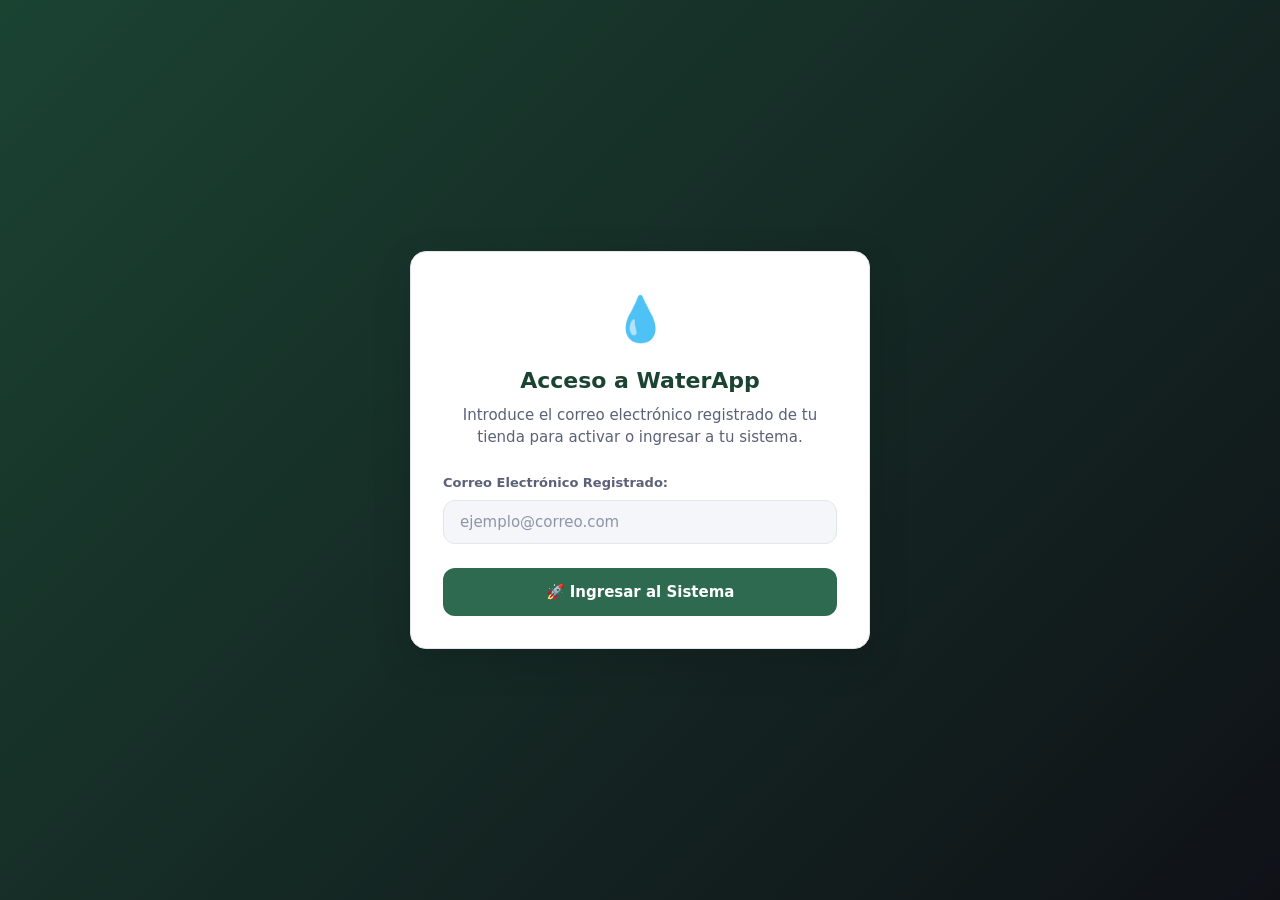
==== index.html @ ae990cdd "fix: proteccion total de respaldo en nube, F5 global capture y version v2.8.35" ====
<!DOCTYPE html>
<html lang="es">

<head>
  <meta charset="UTF-8" />
  <meta name="viewport" content="width=device-width, initial-scale=1.0, user-scalable=no" />
  <meta name="description" content="Tu Empresa - Sistema de Gestión para Recarga de Agua Potable" />
  <meta name="theme-color" content="#1B4332" />
  <meta name="mobile-web-app-capable" content="yes" />
  <meta name="apple-mobile-web-app-capable" content="yes" />
  <meta name="apple-mobile-web-app-status-bar-style" content="black-translucent" />
  <meta name="apple-mobile-web-app-title" content="WaterApp" />
  <link rel="manifest" href="manifest.json" />
  <link rel="icon" type="image/png" sizes="192x192" href="img/icon-192.png" />
  <link rel="apple-touch-icon" href="img/icon-192.png" />
  <title>Tu Empresa - Gestión de Agua v2.8.35</title>
  <link rel="stylesheet" href="css/styles.css?v=2.8.35" />
</head>

<body>
  <div id="app"></div>
  <script>
    window.addEventListener('error', function(e) {
      const msg = e.message || '';
      if (msg.includes('ResizeObserver') || msg.includes('Script error')) return;
      console.error('[App Error]', e);
    });
    window.addEventListener('unhandledrejection', function(e) {
      const msg = (e && e.reason) ? (e.reason.message || String(e.reason)) : '';
      if (msg.includes('ServiceWorker') || msg.includes('Failed to fetch') || msg.includes('NetworkError')) {
        console.warn('[PWA/Network]: Error de red o actualización de Service Worker ignorado:', e.reason);
        return;
      }
      console.error('[Unhandled Rejection]', e.reason);
    });
  </script>
  <script src="js/qrcode.min.js"></script>
  <script src="js/html2pdf.bundle.min.js"></script>
  <script type="module" src="js/app.js?v=2.8.35"></script>
</body>

</html>
---- css/styles.css ----
/* ============================================
   Tu Empresa - Sistema de Gestión de Agua Potable
   Estilos Globales
   ============================================ */

/* === FONT === */
@font-face {
  font-family: 'Inter';
  src: local('Inter'), local('Inter-Regular');
  font-weight: 100 900;
  font-display: swap;
}

/* === CSS VARIABLES === */
:root {
  /* Primary Palette (Green) */
  --color-primary-900: #1B4332;
  --color-primary-800: #2D6A4F;
  --color-primary-700: #40916C;
  --color-primary-600: #52B788;
  --color-primary-500: #74C69D;
  --color-primary-400: #95D5B2;
  --color-primary-300: #B7E4C7;
  --color-primary-200: #D8F3DC;
  --color-primary-100: #EBF7F0;

  /* Neutrals */
  --color-bg: #F5F6FA;
  --color-surface: #FFFFFF;
  --color-surface-hover: #F8F9FA;
  --color-border: #E2E5EB;
  --color-border-light: #F0F1F4;
  --color-text-primary: #1A1D26;
  --color-text-secondary: #5A6178;
  --color-text-muted: #8E95A9;

  /* Semantic */
  --color-success: #2D6A4F;
  --color-success-light: #D8F3DC;
  --color-warning: #E9A820;
  --color-warning-light: #FFF3CD;
  --color-danger: #DC3545;
  --color-danger-light: #F8D7DA;
  --color-info: #0D6EFD;
  --color-info-light: #CFE2FF;

  /* Spacing */
  --space-xs: 4px;
  --space-sm: 8px;
  --space-md: 16px;
  --space-lg: 24px;
  --space-xl: 32px;
  --space-2xl: 48px;

  /* Typography */
  --font-family: 'Inter', 'Segoe UI', system-ui, -apple-system, sans-serif;
  --font-size-xs: 0.75rem;
  --font-size-sm: 0.8125rem;
  --font-size-base: 0.9375rem;
  --font-size-md: 1rem;
  --font-size-lg: 1.25rem;
  --font-size-xl: 1.5rem;
  --font-size-2xl: 2rem;
  --font-size-3xl: 2.5rem;
  --font-weight-normal: 400;
  --font-weight-medium: 500;
  --font-weight-semibold: 600;
  --font-weight-bold: 700;

  /* Borders */
  --radius-sm: 8px;
  --radius-md: 12px;
  --radius-lg: 16px;
  --radius-xl: 20px;
  --radius-full: 9999px;

  /* Shadows */
  --shadow-sm: 0 1px 3px rgba(0, 0, 0, 0.06);
  --shadow-md: 0 4px 12px rgba(0, 0, 0, 0.08);
  --shadow-lg: 0 8px 24px rgba(0, 0, 0, 0.1);
  --shadow-xl: 0 12px 40px rgba(0, 0, 0, 0.12);

  /* Layout */
  --sidebar-width: 260px;
  --header-height: 72px;

  /* Transitions */
  --transition-fast: 150ms ease;
  --transition-normal: 250ms ease;
  --transition-slow: 400ms ease;
}

/* === DARK MODE === */
@media (prefers-color-scheme: dark) {
  :root {
    --color-bg: #0F1117;
    --color-surface: #1A1D26;
    --color-surface-hover: #22252F;
    --color-border: #2A2D38;
    --color-border-light: #22252F;
    --color-text-primary: #E8EAF0;
    --color-text-secondary: #A0A5B8;
    --color-text-muted: #6B7089;
    --shadow-sm: 0 1px 3px rgba(0, 0, 0, 0.2);
    --shadow-md: 0 4px 12px rgba(0, 0, 0, 0.3);
    --shadow-lg: 0 8px 24px rgba(0, 0, 0, 0.35);
  }
}

/* === RESET & BASE === */
*,
*::before,
*::after {
  box-sizing: border-box;
  margin: 0;
  padding: 0;
}

html {
  font-size: 16px;
  -webkit-text-size-adjust: 100%;
}

body {
  font-family: var(--font-family);
  font-size: var(--font-size-base);
  color: var(--color-text-primary);
  background: var(--color-bg);
  line-height: 1.6;
  -webkit-font-smoothing: antialiased;
  min-height: 100vh;
}

a {
  text-decoration: none;
  color: inherit;
}

button {
  font-family: inherit;
  cursor: pointer;
  border: none;
  outline: none;
  background: none;
}

input,
select,
textarea {
  font-family: inherit;
  font-size: inherit;
  border: none;
  outline: none;
}

ul,
ol {
  list-style: none;
}

img {
  max-width: 100%;
  display: block;
}

/* === LAYOUT & SIDEBAR COLLAPSIBLE === */
.app-layout {
  display: grid;
  grid-template-columns: var(--sidebar-width) 1fr;
  grid-template-rows: 1fr;
  height: 100vh;
  width: 100vw;
  overflow: hidden;
  transition: grid-template-columns var(--transition-normal);
  position: relative;
}

.app-layout.sidebar-collapsed {
  grid-template-columns: 0px 1fr !important;
}

/* === SIDEBAR === */
.sidebar {
  grid-row: 1 / -1;
  grid-column: 1;
  background: var(--color-surface);
  border-right: 1px solid var(--color-border);
  display: flex;
  flex-direction: column;
  padding: var(--space-sm) 0 var(--space-md);
  overflow-y: auto;
  overflow-x: hidden;
  z-index: 20;
  width: var(--sidebar-width);
  min-width: var(--sidebar-width);
  box-sizing: border-box;
  transition: opacity var(--transition-normal), transform var(--transition-normal);
}

.app-layout.sidebar-collapsed .sidebar {
  width: 0 !important;
  min-width: 0 !important;
  border-right: none !important;
  padding-left: 0 !important;
  padding-right: 0 !important;
  opacity: 0 !important;
  visibility: hidden !important;
  pointer-events: none !important;
  transform: translateX(-100%) !important;
}

/* Wrapper principal que contiene la barra superior de reapertura y el contenido */
.main-wrapper {
  grid-column: 2;
  display: flex;
  flex-direction: column;
  height: 100vh;
  min-width: 0;
  overflow: hidden;
  position: relative;
}

/* Barra superior minimalista estilo Todoist para reabrir la barra lateral */
.sidebar-open-bar {
  display: none;
  align-items: center;
  position: absolute;
  top: 14px;
  left: 8px;
  padding: 0 !important;
  background: transparent;
  z-index: 50;
  height: 36px;
}

.app-layout.sidebar-collapsed .sidebar-open-bar {
  display: flex !important;
}

.btn-open-sidebar-header {
  display: inline-flex;
  align-items: center;
  justify-content: center;
  width: 36px;
  height: 36px;
  background: #ffffff;
  border: 1.5px solid #2D6A4F;
  color: #1B4332;
  border-radius: 8px;
  cursor: pointer;
  transition: all 0.18s ease;
  user-select: none;
  font-family: inherit;
  box-shadow: 0 1px 3px rgba(45, 106, 79, 0.15);
  box-sizing: border-box;
  padding: 0;
}

.btn-open-sidebar-header:hover {
  background: #2D6A4F;
  color: #ffffff;
  border-color: #2D6A4F;
  box-shadow: 0 2px 8px rgba(45, 106, 79, 0.25);
}

.btn-open-sidebar-header:active {
  transform: scale(0.95);
}

.btn-open-sidebar-header svg {
  display: block;
  stroke: currentColor;
}

/* Botón icono de colapsar barra lateral estilo Todoist */
.btn-sidebar-icon-toggle {
  background: transparent;
  border: none;
  border-radius: 6px;
  width: 32px;
  height: 32px;
  display: inline-flex;
  align-items: center;
  justify-content: center;
  color: var(--color-text-secondary, #64748B);
  cursor: pointer;
  transition: all 0.15s ease;
  user-select: none;
}

.btn-sidebar-icon-toggle:hover {
  background: var(--color-surface-hover, #F1F5F9);
  color: var(--color-text-main, #0F172A);
}

.btn-sidebar-icon-toggle:active {
  transform: scale(0.95);
}

.btn-sidebar-icon-toggle svg {
  display: block;
  stroke: currentColor;
}

.main-content {
  flex: 1;
  overflow-y: auto;
  padding: 14px 8px 8px 8px;
  min-width: 0;
  box-sizing: border-box;
}

.app-layout.sidebar-collapsed .main-content {
  padding-top: 14px !important;
  padding-left: 8px !important;
  padding-right: 8px !important;
  padding-bottom: 8px !important;
}

.app-layout.sidebar-collapsed .page-header {
  padding-left: 46px;
}

.btn-sidebar-collapse:hover {
  background: var(--color-surface-hover) !important;
  color: var(--color-text-main) !important;
}

.sidebar-backdrop {
  display: none;
}

@media (max-width: 768px) {
  .app-layout.sidebar-collapsed .sidebar-open-bar {
    position: static;
    height: auto;
    padding: 10px var(--space-md) 0 var(--space-md) !important;
  }
  .app-layout.sidebar-collapsed .page-header {
    padding-left: 0 !important;
  }
  .app-layout {
    grid-template-columns: 1fr;
  }
  .sidebar {
    position: fixed;
    top: 0;
    left: 0;
    height: 100vh;
    box-shadow: 4px 0 24px rgba(0, 0, 0, 0.3);
  }
  .sidebar-backdrop {
    position: fixed;
    top: 0;
    left: 0;
    width: 100vw;
    height: 100vh;
    background: rgba(0, 0, 0, 0.5);
    z-index: 15;
  }
  .app-layout:not(.sidebar-collapsed) .sidebar-backdrop {
    display: block !important;
  }
}

.sidebar-logo {
  display: flex;
  flex-direction: column;
  align-items: center;
  padding: 0 var(--space-md);
  margin-bottom: var(--space-md);
}

.sidebar-logo .logo-img {
  width: 100%;
  max-width: 100%;
  height: auto;
  max-height: 210px;
  object-fit: contain;
  border-radius: var(--radius-sm);
  display: block;
}

.sidebar-logo h1 {
  margin: 0;
  font-size: var(--font-size-lg);
  font-weight: var(--font-weight-bold);
  color: var(--color-primary-900);
}

.sidebar-section-title {
  font-size: var(--font-size-xs);
  font-weight: var(--font-weight-semibold);
  color: var(--color-text-muted);
  text-transform: uppercase;
  letter-spacing: 1.2px;
  padding: var(--space-md) var(--space-lg) var(--space-sm);
}

.sidebar-nav {
  display: flex;
  flex-direction: column;
  gap: 2px;
  padding: 0 var(--space-sm);
}

.sidebar-nav-item {
  display: flex;
  align-items: center;
  gap: var(--space-md);
  padding: var(--space-md) var(--space-md);
  border-radius: var(--radius-md);
  font-size: var(--font-size-base);
  font-weight: var(--font-weight-medium);
  color: var(--color-text-secondary);
  transition: all var(--transition-fast);
  min-height: 48px;
  cursor: pointer;
  position: relative;
}

.sidebar-nav-item:hover {
  background: var(--color-primary-100);
  color: var(--color-primary-800);
}

.sidebar-nav-item.active {
  background: var(--color-primary-900);
  color: white;
  font-weight: var(--font-weight-semibold);
}

.sidebar-nav-item .nav-icon {
  width: 22px;
  height: 22px;
  flex-shrink: 0;
  display: flex;
  align-items: center;
  justify-content: center;
}

.sidebar-nav-item .nav-badge {
  margin-left: auto;
  background: var(--color-danger);
  color: white;
  font-size: var(--font-size-xs);
  font-weight: var(--font-weight-bold);
  padding: 2px 8px;
  border-radius: var(--radius-full);
  min-width: 22px;
  text-align: center;
}

/* === HEADER === */
.header {
  height: var(--header-height);
  flex-shrink: 0;
  width: 100%;
  background: var(--color-surface);
  border-bottom: 1px solid var(--color-border);
  display: flex;
  align-items: center;
  padding: 0 var(--space-xl);
  gap: var(--space-lg);
  z-index: 5;
}

.header-search {
  flex: 1;
  max-width: 420px;
  position: relative;
}

.header-search input {
  width: 100%;
  height: 44px;
  background: var(--color-bg);
  border: 1px solid var(--color-border);
  border-radius: var(--radius-md);
  padding: 0 var(--space-md) 0 44px;
  font-size: var(--font-size-sm);
  color: var(--color-text-primary);
  transition: border-color var(--transition-fast);
}

.header-search input::placeholder {
  color: var(--color-text-muted);
}

.header-search input:focus {
  border-color: var(--color-primary-600);
}

.header-search .search-icon {
  position: absolute;
  left: 14px;
  top: 50%;
  transform: translateY(-50%);
  color: var(--color-text-muted);
}

.header-actions {
  display: flex;
  align-items: center;
  gap: var(--space-md);
  margin-left: auto;
}

.header-btn {
  width: 44px;
  height: 44px;
  display: flex;
  align-items: center;
  justify-content: center;
  border-radius: var(--radius-md);
  color: var(--color-text-secondary);
  transition: all var(--transition-fast);
  position: relative;
}

.header-btn:hover {
  background: var(--color-bg);
  color: var(--color-primary-800);
}

.header-btn .badge-dot {
  position: absolute;
  top: 8px;
  right: 8px;
  width: 8px;
  height: 8px;
  background: var(--color-danger);
  border-radius: 50%;
  border: 2px solid var(--color-surface);
}

.header-user {
  display: flex;
  align-items: center;
  gap: var(--space-sm);
  padding-left: var(--space-md);
  border-left: 1px solid var(--color-border);
}

.header-user-avatar {
  width: 40px;
  height: 40px;
  border-radius: var(--radius-full);
  background: linear-gradient(135deg, var(--color-primary-600), var(--color-primary-800));
  display: flex;
  align-items: center;
  justify-content: center;
  color: white;
  font-weight: var(--font-weight-bold);
  font-size: var(--font-size-sm);
}

.header-user-info {
  display: flex;
  flex-direction: column;
}

.header-user-name {
  font-size: var(--font-size-sm);
  font-weight: var(--font-weight-semibold);
  color: var(--color-text-primary);
}

.header-user-role {
  font-size: var(--font-size-xs);
  color: var(--color-text-muted);
}

/* === MAIN CONTENT === */
.main-content {
  grid-row: 1;
  grid-column: 2;
  overflow-y: auto;
  padding: var(--space-xl);
  background: var(--color-bg);
}

.page-header {
  display: flex;
  align-items: center;
  justify-content: space-between;
  margin-bottom: var(--space-xl);
  flex-wrap: wrap;
  gap: var(--space-md);
}

.page-title {
  margin: 0;
  font-size: var(--font-size-2xl);
  font-weight: var(--font-weight-bold);
  color: var(--color-text-primary);
}

.page-subtitle {
  font-size: var(--font-size-sm);
  color: var(--color-text-muted);
  margin-top: var(--space-xs);
}

.page-actions {
  display: flex;
  gap: var(--space-md);
}

/* === CARDS === */
.card {
  background: var(--color-surface);
  border-radius: var(--radius-lg);
  border: 1px solid var(--color-border);
  padding: var(--space-lg);
  transition: box-shadow var(--transition-normal);
}

.card:hover {
  box-shadow: var(--shadow-md);
}

.card-header {
  display: flex;
  align-items: center;
  justify-content: space-between;
  margin-bottom: var(--space-md);
}

.card-title {
  font-size: var(--font-size-md);
  font-weight: var(--font-weight-semibold);
  color: var(--color-text-primary);
}

/* === METRIC CARDS === */
.metrics-grid {
  display: grid;
  grid-template-columns: repeat(4, 1fr);
  gap: var(--space-lg);
  margin-bottom: var(--space-xl);
}

.metric-card {
  background: var(--color-surface);
  border-radius: var(--radius-lg);
  padding: var(--space-lg);
  border: 1px solid var(--color-border);
  position: relative;
  overflow: hidden;
  transition: all var(--transition-normal);
}

.metric-card:hover {
  box-shadow: var(--shadow-md);
  transform: translateY(-2px);
}

.metric-card.accent {
  background: linear-gradient(135deg, var(--color-primary-900), var(--color-primary-700));
  border: none;
  color: white;
}

.metric-card.accent .metric-label,
.metric-card.accent .metric-change {
  color: rgba(255, 255, 255, 0.8);
}

.metric-card.accent .metric-value {
  color: white;
}

.metric-card .metric-icon {
  width: 36px;
  height: 36px;
  border-radius: var(--radius-sm);
  display: flex;
  align-items: center;
  justify-content: center;
  margin-bottom: var(--space-md);
}

.metric-label {
  font-size: var(--font-size-sm);
  font-weight: var(--font-weight-medium);
  color: var(--color-text-secondary);
  margin-bottom: var(--space-sm);
  display: flex;
  align-items: center;
  justify-content: space-between;
}

.metric-value {
  font-size: var(--font-size-3xl);
  font-weight: var(--font-weight-bold);
  color: var(--color-text-primary);
  line-height: 1.1;
}

.metric-change {
  display: inline-flex;
  align-items: center;
  gap: var(--space-xs);
  font-size: var(--font-size-xs);
  font-weight: var(--font-weight-medium);
  color: var(--color-text-muted);
  margin-top: var(--space-sm);
}

.metric-change.positive {
  color: var(--color-success);
}

.metric-change.negative {
  color: var(--color-danger);
}

/* === DASHBOARD GRID === */
.dashboard-grid {
  display: grid;
  grid-template-columns: 1fr 1fr;
  gap: var(--space-lg);
}

.dashboard-grid .full-width {
  grid-column: 1 / -1;
}

/* === BUTTONS === */
.btn {
  display: inline-flex;
  align-items: center;
  justify-content: center;
  gap: var(--space-sm);
  padding: var(--space-sm) var(--space-lg);
  border-radius: var(--radius-md);
  font-size: var(--font-size-sm);
  font-weight: var(--font-weight-semibold);
  min-height: 48px;
  min-width: 48px;
  transition: all var(--transition-fast);
  white-space: nowrap;
}

.btn-primary {
  background: var(--color-primary-800);
  color: white;
}

.btn-primary:hover {
  background: var(--color-primary-900);
  box-shadow: var(--shadow-md);
}

.btn-secondary {
  background: var(--color-surface);
  color: var(--color-text-primary);
  border: 1px solid var(--color-border);
}

.btn-secondary:hover {
  background: var(--color-surface-hover);
  border-color: var(--color-primary-600);
}

.btn-danger {
  background: var(--color-danger);
  color: white;
}

.btn-danger:hover {
  background: #C82333;
}

.btn-success {
  background: var(--color-success);
  color: white;
}

.btn-success:hover {
  background: var(--color-primary-900);
}

.btn-info {
  background: var(--color-info);
  color: white;
}

.btn-info:hover {
  background: #0b5ed7;
  box-shadow: var(--shadow-md);
}

.btn-icon {
  padding: var(--space-sm);
}

.btn-sm {
  min-height: 36px;
  padding: var(--space-xs) var(--space-md);
  font-size: var(--font-size-xs);
}

.btn-lg {
  min-height: 56px;
  padding: var(--space-md) var(--space-xl);
  font-size: var(--font-size-md);
}

/* === FORMS === */
.form-group {
  margin-bottom: var(--space-md);
}

.form-label {
  display: block;
  font-size: var(--font-size-sm);
  font-weight: var(--font-weight-medium);
  color: var(--color-text-secondary);
  margin-bottom: var(--space-sm);
}

.form-control {
  width: 100%;
  height: 48px;
  padding: 0 var(--space-md);
  background: var(--color-bg);
  border: 1px solid var(--color-border);
  border-radius: var(--radius-md);
  font-size: var(--font-size-base);
  color: var(--color-text-primary);
  transition: border-color var(--transition-fast);
}

.form-control:focus {
  border-color: var(--color-primary-600);
  box-shadow: 0 0 0 3px rgba(82, 183, 136, 0.15);
}

.form-control::placeholder {
  color: var(--color-text-muted);
}

select.form-control {
  appearance: none;
  background-image: url("data:image/svg+xml,%3Csvg xmlns='http://www.w3.org/2000/svg' width='12' height='12' viewBox='0 0 12 12'%3E%3Cpath d='M6 8L1 3h10z' fill='%238E95A9'/%3E%3C/svg%3E");
  background-repeat: no-repeat;
  background-position: right 14px center;
  padding-right: 36px;
}

textarea.form-control {
  height: auto;
  padding: var(--space-md);
  resize: vertical;
  min-height: 100px;
}

/* Input de cantidad directa en el pedido del POS y Tasa de cambio */
.input-qty-direct::-webkit-inner-spin-button,
.input-qty-direct::-webkit-outer-spin-button,
#input-tasa::-webkit-inner-spin-button,
#input-tasa::-webkit-outer-spin-button {
  -webkit-appearance: none;
  margin: 0;
}
.input-qty-direct,
#input-tasa {
  -moz-appearance: textfield;
}
.input-qty-direct:focus,
#input-tasa:focus {
  border-color: #2D6A4F !important;
  box-shadow: 0 0 0 2px rgba(45, 106, 79, 0.15) !important;
}

/* Searchable Dropdown */
.search-container {
  position: relative;
}

.search-results {
  position: absolute;
  top: 100%;
  left: 0;
  right: 0;
  background: var(--color-surface);
  border: 1px solid var(--color-border);
  border-top: none;
  border-radius: 0 0 var(--radius-md) var(--radius-md);
  max-height: 250px;
  overflow-y: auto;
  z-index: 1000;
  box-shadow: var(--shadow-lg);
  display: none;
}

.search-results.active {
  display: block;
}

.search-item {
  padding: var(--space-md);
  cursor: pointer;
  border-bottom: 1px solid var(--color-border-light);
  display: flex;
  flex-direction: column;
  gap: 2px;
}

.search-item:last-child {
  border-bottom: none;
}

.search-item:hover {
  background: var(--color-surface-hover);
}

.search-item-title {
  font-weight: var(--font-weight-semibold);
  font-size: var(--font-size-sm);
  color: var(--color-text-primary);
}

.search-item-subtitle {
  font-size: var(--font-size-xs);
  color: var(--color-text-muted);
}

.form-row {
  display: grid;
  grid-template-columns: repeat(auto-fit, minmax(200px, 1fr));
  gap: var(--space-md);
}

.form-check {
  display: flex;
  align-items: center;
  gap: var(--space-sm);
  min-height: 48px;
  cursor: pointer;
}

.form-check input[type="checkbox"],
.form-check input[type="radio"] {
  width: 20px;
  height: 20px;
  accent-color: var(--color-primary-800);
}

/* === TABLES === */
.table-container {
  overflow-x: auto;
  border-radius: var(--radius-md);
  border: 1px solid var(--color-border);
}

.table {
  width: 100%;
  border-collapse: collapse;
}

.table th {
  background: var(--color-bg);
  padding: var(--space-md) var(--space-md);
  font-size: var(--font-size-xs);
  font-weight: var(--font-weight-semibold);
  color: var(--color-text-muted);
  text-transform: uppercase;
  letter-spacing: 0.5px;
  text-align: left;
  white-space: nowrap;
}

.table td {
  padding: var(--space-md) var(--space-md);
  font-size: var(--font-size-sm);
  color: var(--color-text-primary);
  border-top: 1px solid var(--color-border-light);
  vertical-align: middle;
}

.table tbody tr {
  transition: background var(--transition-fast);
}

.table tbody tr:hover {
  background: var(--color-surface-hover);
}

/* === BADGES === */
.badge {
  display: inline-flex;
  align-items: center;
  gap: var(--space-xs);
  padding: 4px 12px;
  border-radius: var(--radius-full);
  font-size: var(--font-size-xs);
  font-weight: var(--font-weight-semibold);
  white-space: nowrap;
}

.badge-success {
  background: var(--color-success-light);
  color: var(--color-success);
}

.badge-warning {
  background: var(--color-warning-light);
  color: #856404;
}

.badge-danger {
  background: var(--color-danger-light);
  color: var(--color-danger);
}

.badge-info {
  background: var(--color-info-light);
  color: var(--color-info);
}

/* === MODAL === */
.modal-overlay {
  position: fixed;
  inset: 0;
  background: rgba(0, 0, 0, 0.5);
  backdrop-filter: blur(4px);
  display: flex;
  align-items: center;
  justify-content: center;
  z-index: 100;
  opacity: 0;
  pointer-events: none;
  transition: opacity var(--transition-normal);
}

.modal-overlay.active {
  opacity: 1;
  pointer-events: auto;
}

.modal {
  background: var(--color-surface);
  border-radius: var(--radius-xl);
  width: 90%;
  max-width: 600px;
  max-height: 85vh;
  overflow-y: auto;
  box-shadow: var(--shadow-xl);
  transform: translateY(20px) scale(0.97);
  transition: transform var(--transition-normal);
}

.modal-overlay.active .modal {
  transform: translateY(0) scale(1);
}

.modal-header {
  display: flex;
  align-items: center;
  justify-content: space-between;
  padding: var(--space-lg) var(--space-xl);
  border-bottom: 1px solid var(--color-border);
}

.modal-title {
  font-size: var(--font-size-lg);
  font-weight: var(--font-weight-bold);
}

.modal-close {
  width: 40px;
  height: 40px;
  display: flex;
  align-items: center;
  justify-content: center;
  border-radius: var(--radius-sm);
  color: var(--color-text-muted);
  transition: all var(--transition-fast);
  font-size: 1.3rem;
}

.modal-close:hover {
  background: var(--color-bg);
  color: var(--color-text-primary);
}

.modal-body {
  padding: var(--space-xl);
}

.modal-footer {
  display: flex;
  justify-content: flex-end;
  gap: var(--space-md);
  padding: var(--space-lg) var(--space-xl);
  border-top: 1px solid var(--color-border);
}

.modal-lg {
  max-width: 800px;
}

/* === TANK GAUGE === */
.tank-gauge {
  width: 100%;
  height: 200px;
  background: var(--color-bg);
  border-radius: var(--radius-md);
  position: relative;
  overflow: hidden;
  border: 2px solid var(--color-border);
}

.tank-gauge-fill {
  position: absolute;
  bottom: 0;
  left: 0;
  right: 0;
  background: linear-gradient(to top, var(--color-primary-800), var(--color-primary-500));
  transition: height var(--transition-slow);
  border-radius: 0 0 var(--radius-sm) var(--radius-sm);
}

.tank-gauge-fill.low {
  background: linear-gradient(to top, var(--color-danger), #E96B75);
}

.tank-gauge-fill.medium {
  background: linear-gradient(to top, var(--color-warning), #F0C040);
}

.tank-gauge-label {
  position: absolute;
  inset: 0;
  display: flex;
  flex-direction: column;
  align-items: center;
  justify-content: center;
  font-weight: var(--font-weight-bold);
  z-index: 2;
  text-shadow: 0 1px 2px rgba(0, 0, 0, 0.1);
}

.tank-gauge-percent {
  font-size: var(--font-size-2xl);
}

.tank-gauge-liters {
  font-size: var(--font-size-sm);
  opacity: 0.8;
}

/* === CHART CONTAINER === */
.chart-container {
  width: 100%;
  height: 220px;
  position: relative;
}

.chart-container canvas {
  width: 100% !important;
  height: 100% !important;
}

/* === EMPTY STATE === */
.empty-state {
  display: flex;
  flex-direction: column;
  align-items: center;
  justify-content: center;
  padding: var(--space-2xl);
  text-align: center;
  color: var(--color-text-muted);
}

.empty-state-icon {
  font-size: 3rem;
  margin-bottom: var(--space-md);
  opacity: 0.4;
}

.empty-state-text {
  font-size: var(--font-size-base);
  margin-bottom: var(--space-lg);
}

/* === TOAST / NOTIFICATIONS === */
.toast-container {
  position: fixed;
  top: var(--space-lg);
  right: var(--space-lg);
  z-index: 200;
  display: flex;
  flex-direction: column;
  gap: var(--space-sm);
}

.toast {
  background: var(--color-surface);
  border-radius: var(--radius-md);
  padding: var(--space-md) var(--space-lg);
  box-shadow: var(--shadow-lg);
  border-left: 4px solid var(--color-primary-600);
  display: flex;
  align-items: center;
  gap: var(--space-md);
  min-width: 300px;
  max-width: 420px;
  animation: slideIn var(--transition-normal) ease;
}

.toast.success {
  border-left-color: var(--color-success);
}

.toast.warning {
  border-left-color: var(--color-warning);
}

.toast.error {
  border-left-color: var(--color-danger);
}

@keyframes slideIn {
  from {
    transform: translateX(100%);
    opacity: 0;
  }

  to {
    transform: translateX(0);
    opacity: 1;
  }
}

/* === ALERT PANELS === */
.alert-panel {
  display: flex;
  align-items: center;
  gap: var(--space-md);
  padding: var(--space-md) var(--space-lg);
  border-radius: var(--radius-md);
  font-size: var(--font-size-sm);
  font-weight: var(--font-weight-medium);
}

.alert-panel.warning {
  background: var(--color-warning-light);
  color: #856404;
}

.alert-panel.danger {
  background: var(--color-danger-light);
  color: var(--color-danger);
}

.alert-panel.success {
  background: var(--color-success-light);
  color: var(--color-success);
}

.alert-panel.info {
  background: var(--color-info-light);
  color: var(--color-info);
}

/* === PAYMENT METHOD TAGS === */
.payment-tag {
  display: inline-flex;
  align-items: center;
  gap: 4px;
  padding: 2px 10px;
  border-radius: var(--radius-full);
  font-size: var(--font-size-xs);
  font-weight: var(--font-weight-medium);
  background: var(--color-bg);
  color: var(--color-text-secondary);
}

/* === SCROLLBAR === */
::-webkit-scrollbar {
  width: 6px;
  height: 6px;
}

::-webkit-scrollbar-track {
  background: transparent;
}

::-webkit-scrollbar-thumb {
  background: var(--color-border);
  border-radius: 3px;
}

::-webkit-scrollbar-thumb:hover {
  background: var(--color-text-muted);
}

/* === UTILITY CLASSES === */
.flex {
  display: flex;
}

.flex-col {
  flex-direction: column;
}

.items-center {
  align-items: center;
}

.justify-between {
  justify-content: space-between;
}

.justify-center {
  justify-content: center;
}

.gap-sm {
  gap: var(--space-sm);
}

.gap-md {
  gap: var(--space-md);
}

.gap-lg {
  gap: var(--space-lg);
}

.text-center {
  text-align: center;
}

.text-right {
  text-align: right;
}

.text-muted {
  color: var(--color-text-muted);
}

.text-success {
  color: var(--color-success);
}

.text-danger {
  color: var(--color-danger);
}

.text-warning {
  color: var(--color-warning);
}

.font-bold {
  font-weight: var(--font-weight-bold);
}

.font-semibold {
  font-weight: var(--font-weight-semibold);
}

.mt-md {
  margin-top: var(--space-md);
}

.mt-lg {
  margin-top: var(--space-lg);
}

.mb-md {
  margin-bottom: var(--space-md);
}

.mb-lg {
  margin-bottom: var(--space-lg);
}

.w-full {
  width: 100%;
}

.hidden {
  display: none !important;
}

/* === NEW TOP NAV LAYOUT === */
.top-nav-container {
  width: 100%;
  position: fixed;
  top: 0;
  left: 0;
  height: var(--header-height);
  z-index: 1000;
  background: var(--color-surface);
}


.header-brand {
  display: flex;
  align-items: center;
  gap: var(--space-sm);
}

.logo-icon-sm {
  width: 32px;
  height: 32px;
  background: var(--color-primary-800);
  border-radius: var(--radius-sm);
  display: flex;
  align-items: center;
  justify-content: center;
  color: white;
}

.brand-name {
  font-weight: var(--font-weight-bold);
  color: var(--color-primary-900);
  font-size: var(--font-size-md);
}

.header-nav {
  display: flex;
  gap: var(--space-lg);
  margin: 0 auto;
}

.header-nav-item {
  font-weight: var(--font-weight-semibold);
  color: var(--color-text-secondary);
  padding: var(--space-sm) var(--space-md);
  border-radius: var(--radius-md);
  transition: all var(--transition-fast);
}

.header-nav-item:hover {
  background: var(--color-bg);
  color: var(--color-primary-800);
}

.header-nav-item.active {
  color: var(--color-primary-800);
  background: var(--color-primary-100);
}

/* === HOME NAV GRID === */
.home-container {
  max-width: 1000px;
  margin: 0 auto;
  padding: var(--space-xl) 0;
}

.center-header {
  text-align: center;
  justify-content: center;
  margin-bottom: var(--space-2xl);
}

.home-nav-grid {
  display: grid;
  grid-template-columns: repeat(2, 1fr);
  gap: var(--space-xl);
}

.nav-card {
  background: var(--color-surface);
  border: 1px solid var(--color-border);
  border-radius: var(--radius-xl);
  padding: var(--space-2xl);
  display: flex;
  align-items: center;
  gap: var(--space-xl);
  transition: all var(--transition-normal);
  text-decoration: none;
  box-shadow: var(--shadow-sm);
}

.nav-card:hover {
  transform: translateY(-8px);
  box-shadow: var(--shadow-xl);
  border-color: var(--color-primary-500);
}

.nav-card-icon {
  width: 80px;
  height: 80px;
  border-radius: var(--radius-lg);
  display: flex;
  align-items: center;
  justify-content: center;
  color: white;
  flex-shrink: 0;
}

.nav-card-icon.color-1 {
  background: linear-gradient(135deg, #1B4332, #40916C);
}

.nav-card-icon.color-2 {
  background: linear-gradient(135deg, #0D6EFD, #00B4D8);
}

.nav-card-icon.color-3 {
  background: linear-gradient(135deg, #E9A820, #F77F00);
}

.nav-card-icon.color-4 {
  background: linear-gradient(135deg, #DC3545, #D00000);
}

.nav-card-title {
  font-size: var(--font-size-xl);
  font-weight: var(--font-weight-bold);
  color: var(--color-text-primary);
  margin-bottom: var(--space-xs);
}

.nav-card-desc {
  color: var(--color-text-secondary);
  font-size: var(--font-size-base);
}

@media (max-width: 768px) {
  .home-nav-grid {
    grid-template-columns: 1fr;
  }
}
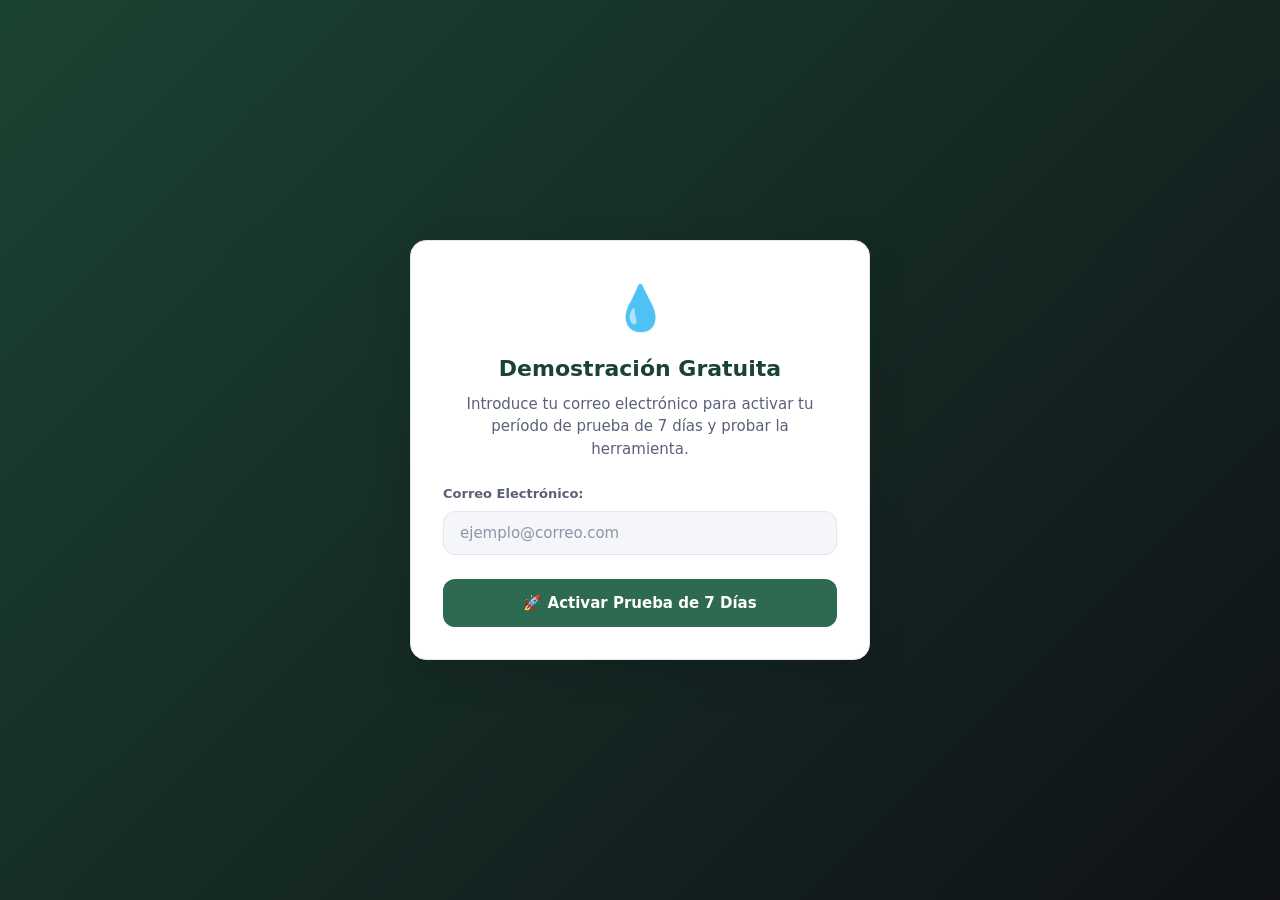
==== commit cb068e73: "feat(inventario): permitir ingreso manual de litros en registro de cisterna" ====
--- a/index.html
+++ b/index.html
@@ -13,8 +13,8 @@
   <link rel="manifest" href="manifest.json" />
   <link rel="icon" type="image/png" sizes="192x192" href="img/icon-192.png" />
   <link rel="apple-touch-icon" href="img/icon-192.png" />
-  <title>Tu Empresa - Gestión de Agua v2.8.35</title>
-  <link rel="stylesheet" href="css/styles.css?v=2.8.35" />
+  <title>Tu Empresa - Gestión de Agua v2.8.50</title>
+  <link rel="stylesheet" href="css/styles.css?v=2.8.50" />
 </head>
 
 <body>
@@ -36,7 +36,7 @@
   </script>
   <script src="js/qrcode.min.js"></script>
   <script src="js/html2pdf.bundle.min.js"></script>
-  <script type="module" src="js/app.js?v=2.8.35"></script>
+  <script type="module" src="js/app.js?v=2.8.50"></script>
 </body>
 
 </html>
--- a/css/styles.css
+++ b/css/styles.css
@@ -163,55 +163,50 @@
   display: block;
 }
 
-/* === LAYOUT & SIDEBAR COLLAPSIBLE === */
+/* === LAYOUT & SIDEBAR FLOTANTE / OVERLAY === */
 .app-layout {
-  display: grid;
-  grid-template-columns: var(--sidebar-width) 1fr;
-  grid-template-rows: 1fr;
+  display: flex;
   height: 100vh;
   width: 100vw;
   overflow: hidden;
-  transition: grid-template-columns var(--transition-normal);
   position: relative;
 }
 
-.app-layout.sidebar-collapsed {
-  grid-template-columns: 0px 1fr !important;
-}
-
-/* === SIDEBAR === */
+/* === SIDEBAR (MODO OVERLAY / CAJÓN FLOTANTE) === */
 .sidebar {
-  grid-row: 1 / -1;
-  grid-column: 1;
-  background: var(--color-surface);
+  position: fixed;
+  top: 0;
+  left: 0;
+  bottom: 0;
+  height: 100vh;
+  width: var(--sidebar-width, 270px);
+  max-width: 85vw;
+  background: var(--color-surface, #ffffff);
   border-right: 1px solid var(--color-border);
   display: flex;
   flex-direction: column;
   padding: var(--space-sm) 0 var(--space-md);
   overflow-y: auto;
   overflow-x: hidden;
-  z-index: 20;
-  width: var(--sidebar-width);
-  min-width: var(--sidebar-width);
+  z-index: 1000;
   box-sizing: border-box;
-  transition: opacity var(--transition-normal), transform var(--transition-normal);
+  box-shadow: 8px 0 32px rgba(0, 0, 0, 0.22);
+  transform: translateX(0);
+  transition: transform 0.25s cubic-bezier(0.16, 1, 0.3, 1), visibility 0.25s ease;
+  visibility: visible;
 }
 
 .app-layout.sidebar-collapsed .sidebar {
-  width: 0 !important;
-  min-width: 0 !important;
-  border-right: none !important;
-  padding-left: 0 !important;
-  padding-right: 0 !important;
-  opacity: 0 !important;
+  transform: translateX(-100%) !important;
   visibility: hidden !important;
   pointer-events: none !important;
-  transform: translateX(-100%) !important;
+  box-shadow: none !important;
 }
 
 /* Wrapper principal que contiene la barra superior de reapertura y el contenido */
 .main-wrapper {
-  grid-column: 2;
+  flex: 1;
+  width: 100%;
   display: flex;
   flex-direction: column;
   height: 100vh;
@@ -220,9 +215,9 @@
   position: relative;
 }
 
-/* Barra superior minimalista estilo Todoist para reabrir la barra lateral */
+/* Botón flotante para abrir la barra lateral */
 .sidebar-open-bar {
-  display: none;
+  display: flex !important;
   align-items: center;
   position: absolute;
   top: 14px;
@@ -231,10 +226,6 @@
   background: transparent;
   z-index: 50;
   height: 36px;
-}
-
-.app-layout.sidebar-collapsed .sidebar-open-bar {
-  display: flex !important;
 }
 
 .btn-open-sidebar-header {
@@ -317,7 +308,7 @@
   padding-bottom: 8px !important;
 }
 
-.app-layout.sidebar-collapsed .page-header {
+.page-header {
   padding-left: 46px;
 }
 
@@ -326,41 +317,27 @@
   color: var(--color-text-main) !important;
 }
 
+/* Telón / Fondo oscuro al abrir la barra lateral */
 .sidebar-backdrop {
-  display: none;
-}
-
-@media (max-width: 768px) {
-  .app-layout.sidebar-collapsed .sidebar-open-bar {
-    position: static;
-    height: auto;
-    padding: 10px var(--space-md) 0 var(--space-md) !important;
-  }
-  .app-layout.sidebar-collapsed .page-header {
-    padding-left: 0 !important;
-  }
-  .app-layout {
-    grid-template-columns: 1fr;
-  }
-  .sidebar {
-    position: fixed;
-    top: 0;
-    left: 0;
-    height: 100vh;
-    box-shadow: 4px 0 24px rgba(0, 0, 0, 0.3);
-  }
-  .sidebar-backdrop {
-    position: fixed;
-    top: 0;
-    left: 0;
-    width: 100vw;
-    height: 100vh;
-    background: rgba(0, 0, 0, 0.5);
-    z-index: 15;
-  }
-  .app-layout:not(.sidebar-collapsed) .sidebar-backdrop {
-    display: block !important;
-  }
+  position: fixed;
+  top: 0;
+  left: 0;
+  width: 100vw;
+  height: 100vh;
+  background: rgba(15, 23, 42, 0.45);
+  backdrop-filter: blur(2px);
+  -webkit-backdrop-filter: blur(2px);
+  z-index: 999;
+  opacity: 1;
+  visibility: visible;
+  transition: opacity 0.22s ease, visibility 0.22s ease;
+  cursor: pointer;
+}
+
+.app-layout.sidebar-collapsed .sidebar-backdrop {
+  opacity: 0 !important;
+  visibility: hidden !important;
+  pointer-events: none !important;
 }
 
 .sidebar-logo {
